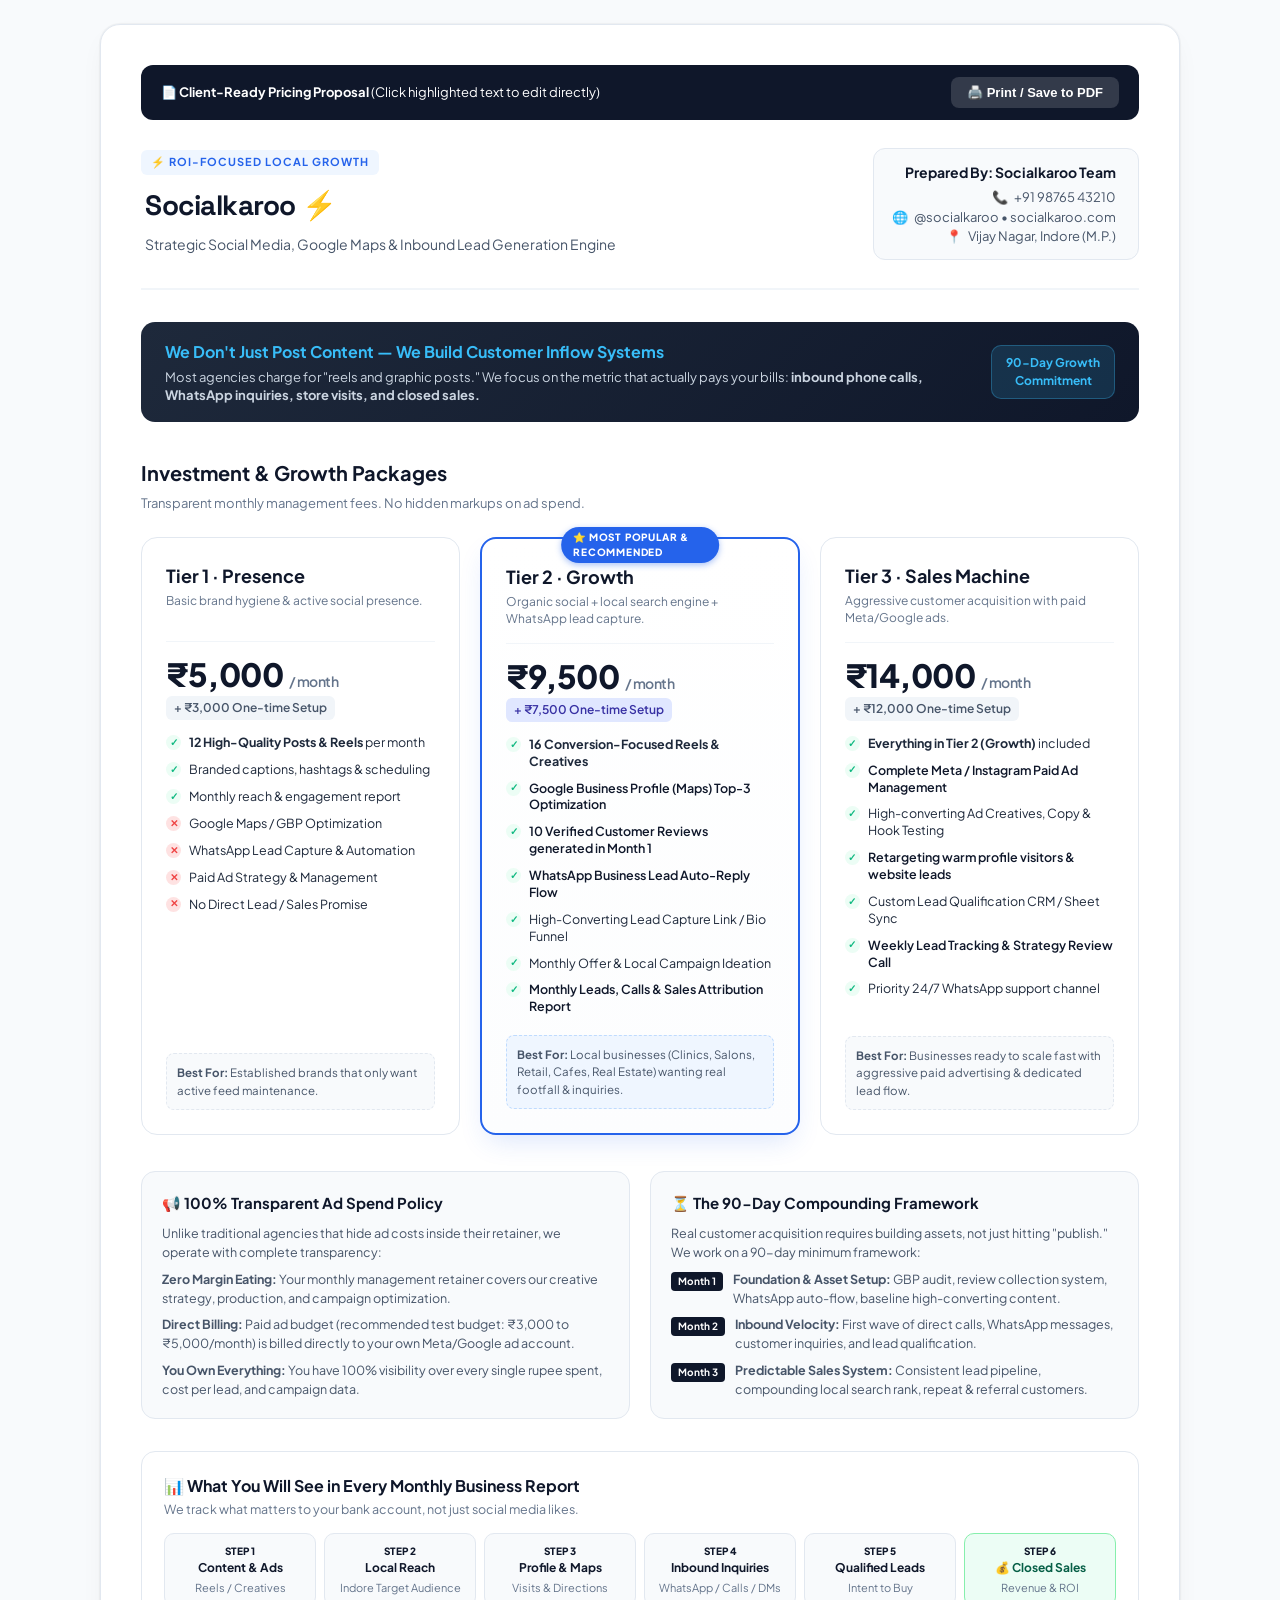
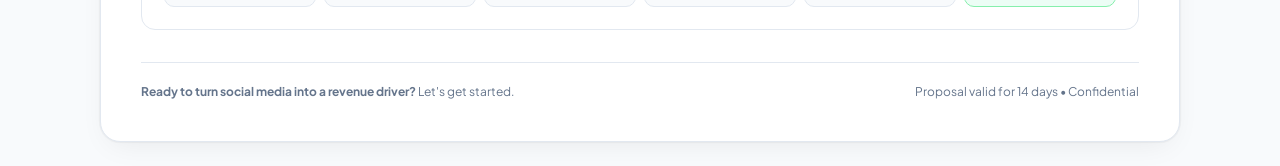
==== pricing-onepager.html @ 709b4f8e "Build Socialkaroo agency website with lead engine, ROI calculator, and pricing packages Co-authored-" ====
<!DOCTYPE html>
<html lang="en">
<head>
  <meta charset="UTF-8">
  <meta name="viewport" content="width=device-width, initial-scale=1.0">
  <title>Growth & Lead Generation Plans — Socialkaroo ⚡</title>
  <link rel="preconnect" href="https://fonts.googleapis.com">
  <link rel="preconnect" href="https://fonts.gstatic.com" crossorigin>
  <link href="https://fonts.googleapis.com/css2?family=Plus+Jakarta+Sans:wght@400;500;600;700;800&family=Space+Grotesk:wght@600;700&display=swap" rel="stylesheet">
  <style>
    :root {
      --primary: #2563eb;
      --primary-dark: #1d4ed8;
      --primary-light: #eff6ff;
      --accent: #10b981;
      --accent-light: #ecfdf5;
      --dark: #0f172a;
      --slate-800: #1e293b;
      --slate-600: #475569;
      --slate-500: #64748b;
      --slate-200: #e2e8f0;
      --slate-100: #f1f5f9;
      --slate-50: #f8fafc;
      --white: #ffffff;
      --card-border: #e2e8f0;
      --highlight: #f59e0b;
    }

    * {
      box-sizing: border-box;
      margin: 0;
      padding: 0;
    }

    body {
      font-family: 'Plus Jakarta Sans', -apple-system, BlinkMacSystemFont, sans-serif;
      background-color: #f8fafc;
      color: var(--dark);
      line-height: 1.5;
      padding: 24px;
      -webkit-font-smoothing: antialiased;
    }

    .container {
      max-width: 1080px;
      margin: 0 auto;
      background: var(--white);
      border-radius: 20px;
      box-shadow: 0 10px 30px -10px rgba(0, 0, 0, 0.08), 0 0 1px 1px rgba(0, 0, 0, 0.04);
      padding: 40px;
      border: 1px solid var(--slate-200);
    }

    /* Action bar for easy printing & customization */
    .action-bar {
      display: flex;
      justify-content: space-between;
      align-items: center;
      background: var(--slate-900, #0f172a);
      color: white;
      padding: 12px 20px;
      border-radius: 12px;
      margin-bottom: 28px;
      font-size: 13px;
    }

    .action-bar-left {
      display: flex;
      align-items: center;
      gap: 10px;
    }

    .action-btn {
      background: var(--primary);
      color: white;
      border: none;
      padding: 8px 16px;
      border-radius: 8px;
      font-weight: 600;
      font-size: 13px;
      cursor: pointer;
      transition: all 0.2s ease;
      display: inline-flex;
      align-items: center;
      gap: 6px;
    }

    .action-btn:hover {
      background: var(--primary-dark);
      transform: translateY(-1px);
    }

    .action-btn.secondary {
      background: rgba(255, 255, 255, 0.15);
      color: #fff;
    }
    .action-btn.secondary:hover {
      background: rgba(255, 255, 255, 0.25);
    }

    /* Header */
    header {
      display: flex;
      justify-content: space-between;
      align-items: flex-start;
      padding-bottom: 28px;
      border-bottom: 2px solid var(--slate-100);
      margin-bottom: 32px;
    }

    .brand-section {
      max-width: 600px;
    }

    .agency-tag {
      display: inline-flex;
      align-items: center;
      gap: 6px;
      font-size: 11px;
      font-weight: 700;
      text-transform: uppercase;
      letter-spacing: 1px;
      color: var(--primary);
      background: var(--primary-light);
      padding: 4px 10px;
      border-radius: 6px;
      margin-bottom: 8px;
    }

    .agency-title {
      font-family: 'Space Grotesk', sans-serif;
      font-size: 28px;
      font-weight: 700;
      color: var(--dark);
      letter-spacing: -0.5px;
      margin-bottom: 6px;
    }

    .agency-subtitle {
      font-size: 14px;
      color: var(--slate-600);
    }

    .contact-card {
      text-align: right;
      font-size: 13px;
      color: var(--slate-600);
      background: var(--slate-50);
      padding: 12px 18px;
      border-radius: 12px;
      border: 1px solid var(--slate-200);
    }

    .contact-card strong {
      color: var(--dark);
      display: block;
      font-size: 14px;
      margin-bottom: 4px;
    }

    /* Core Philosophy Callout */
    .value-banner {
      background: linear-gradient(135deg, #1e293b 0%, #0f172a 100%);
      color: white;
      padding: 18px 24px;
      border-radius: 14px;
      margin-bottom: 36px;
      display: flex;
      align-items: center;
      justify-content: space-between;
      gap: 20px;
    }

    .value-banner h3 {
      font-size: 16px;
      font-weight: 700;
      margin-bottom: 4px;
      color: #38bdf8;
    }

    .value-banner p {
      font-size: 13px;
      color: #cbd5e1;
      line-height: 1.4;
    }

    .value-badge {
      background: rgba(56, 189, 248, 0.15);
      border: 1px solid rgba(56, 189, 248, 0.3);
      color: #38bdf8;
      padding: 8px 14px;
      border-radius: 10px;
      font-size: 12px;
      font-weight: 700;
      white-space: nowrap;
      text-align: center;
    }

    /* Pricing Grid */
    .section-title {
      font-size: 20px;
      font-weight: 700;
      color: var(--dark);
      margin-bottom: 6px;
      display: flex;
      align-items: center;
      gap: 8px;
    }

    .section-desc {
      font-size: 13px;
      color: var(--slate-500);
      margin-bottom: 24px;
    }

    .pricing-grid {
      display: grid;
      grid-template-columns: repeat(3, 1fr);
      gap: 20px;
      margin-bottom: 36px;
    }

    .pricing-card {
      background: var(--white);
      border: 1.5px solid var(--slate-200);
      border-radius: 16px;
      padding: 24px;
      display: flex;
      flex-direction: column;
      position: relative;
      transition: all 0.2s ease;
    }

    .pricing-card.popular {
      border: 2px solid var(--primary);
      box-shadow: 0 12px 28px -8px rgba(37, 99, 235, 0.18);
      background: linear-gradient(180deg, #ffffff 0%, #fcfdfe 100%);
    }

    .popular-badge {
      position: absolute;
      top: -12px;
      left: 50%;
      transform: translateX(-50%);
      background: var(--primary);
      color: white;
      font-size: 10px;
      font-weight: 800;
      text-transform: uppercase;
      letter-spacing: 0.8px;
      padding: 3px 12px;
      border-radius: 20px;
      box-shadow: 0 2px 6px rgba(37, 99, 235, 0.4);
    }

    .tier-header {
      margin-bottom: 16px;
      padding-bottom: 16px;
      border-bottom: 1px solid var(--slate-100);
    }

    .tier-name {
      font-size: 18px;
      font-weight: 700;
      color: var(--dark);
      margin-bottom: 4px;
    }

    .tier-tagline {
      font-size: 12px;
      color: var(--slate-500);
      min-height: 32px;
      line-height: 1.35;
    }

    .price-block {
      margin-bottom: 14px;
    }

    .price-main {
      font-size: 32px;
      font-weight: 800;
      color: var(--dark);
      letter-spacing: -0.5px;
      line-height: 1;
    }

    .price-main span {
      font-size: 14px;
      font-weight: 600;
      color: var(--slate-500);
    }

    .setup-fee {
      display: inline-block;
      margin-top: 6px;
      font-size: 12px;
      font-weight: 600;
      color: var(--slate-600);
      background: var(--slate-100);
      padding: 3px 8px;
      border-radius: 6px;
    }

    .features-list {
      list-style: none;
      margin-bottom: 20px;
      flex-grow: 1;
      display: flex;
      flex-direction: column;
      gap: 10px;
    }

    .features-list li {
      font-size: 12.5px;
      color: var(--slate-800);
      display: flex;
      align-items: flex-start;
      gap: 8px;
      line-height: 1.35;
    }

    .features-list li .icon {
      flex-shrink: 0;
      margin-top: 1px;
      width: 15px;
      height: 15px;
      border-radius: 50%;
      display: inline-flex;
      align-items: center;
      justify-content: center;
      font-size: 10px;
      font-weight: 700;
    }

    .icon-check {
      background: var(--accent-light);
      color: var(--accent);
    }

    .icon-cross {
      background: #fee2e2;
      color: #ef4444;
    }

    .feature-highlight {
      font-weight: 600;
      color: var(--dark);
    }

    .tier-best-for {
      font-size: 11.5px;
      background: var(--slate-50);
      padding: 10px;
      border-radius: 8px;
      border: 1px dashed var(--slate-200);
      color: var(--slate-600);
      margin-top: auto;
    }

    /* Details Grid: Ad spend & Timeline */
    .two-col-grid {
      display: grid;
      grid-template-columns: 1fr 1fr;
      gap: 20px;
      margin-bottom: 32px;
    }

    .info-card {
      background: var(--slate-50);
      border: 1px solid var(--slate-200);
      border-radius: 14px;
      padding: 20px;
    }

    .info-card h4 {
      font-size: 15px;
      font-weight: 700;
      color: var(--dark);
      margin-bottom: 10px;
      display: flex;
      align-items: center;
      gap: 8px;
    }

    .info-card p, .info-card li {
      font-size: 12.5px;
      color: var(--slate-600);
      line-height: 1.5;
    }

    .info-card ul {
      list-style-type: none;
      display: flex;
      flex-direction: column;
      gap: 8px;
      margin-top: 8px;
    }

    .timeline-step {
      display: flex;
      gap: 10px;
      align-items: flex-start;
    }

    .step-badge {
      background: var(--dark);
      color: white;
      font-size: 10px;
      font-weight: 700;
      padding: 2px 7px;
      border-radius: 4px;
      flex-shrink: 0;
      margin-top: 2px;
    }

    /* Reporting Framework */
    .reporting-funnel {
      background: var(--white);
      border: 1px solid var(--slate-200);
      border-radius: 14px;
      padding: 22px;
      margin-bottom: 32px;
    }

    .funnel-steps {
      display: grid;
      grid-template-columns: repeat(6, 1fr);
      gap: 8px;
      margin-top: 14px;
      position: relative;
    }

    .funnel-step {
      background: var(--slate-50);
      border: 1px solid var(--slate-200);
      border-radius: 10px;
      padding: 10px 8px;
      text-align: center;
      transition: all 0.2s;
    }

    .funnel-step:last-child {
      background: var(--accent-light);
      border-color: #86efac;
    }

    .funnel-step .num {
      font-size: 10px;
      font-weight: 800;
      color: var(--slate-400);
      margin-bottom: 2px;
      text-transform: uppercase;
    }

    .funnel-step .title {
      font-size: 12px;
      font-weight: 700;
      color: var(--dark);
      line-height: 1.2;
    }

    .funnel-step:last-child .title {
      color: #065f46;
    }

    .funnel-step .metric {
      font-size: 11px;
      color: var(--slate-500);
      margin-top: 4px;
    }

    /* Footer / Terms */
    footer {
      border-top: 1px solid var(--slate-200);
      padding-top: 20px;
      display: flex;
      justify-content: space-between;
      align-items: center;
      font-size: 12px;
      color: var(--slate-500);
    }

    .editable {
      outline: none;
      border-radius: 4px;
      padding: 1px 4px;
      transition: background 0.2s;
    }
    .editable:hover, .editable:focus {
      background: #fef08a;
    }

    /* Print Optimization */
    @media print {
      body {
        padding: 0;
        background: white;
      }
      .container {
        border: none;
        box-shadow: none;
        padding: 15px;
        max-width: 100%;
      }
      .action-bar {
        display: none !important;
      }
      .pricing-card {
        break-inside: avoid;
      }
      .two-col-grid {
        break-inside: avoid;
      }
    }

    @media (max-width: 860px) {
      .pricing-grid {
        grid-template-columns: 1fr;
      }
      .two-col-grid {
        grid-template-columns: 1fr;
      }
      .funnel-steps {
        grid-template-columns: repeat(3, 1fr);
      }
      header {
        flex-direction: column;
        gap: 16px;
      }
      .contact-card {
        text-align: left;
        width: 100%;
      }
    }
  </style>
</head>
<body>

  <div class="container">
    <!-- Top Bar with Quick Print / Edit Guide -->
    <div class="action-bar">
      <div class="action-bar-left">
        <span>📄 <strong>Client-Ready Pricing Proposal</strong> (Click highlighted text to edit directly)</span>
      </div>
      <div style="display: flex; gap: 8px;">
        <button class="action-btn secondary" onclick="window.print()">🖨️ Print / Save to PDF</button>
      </div>
    </div>

    <!-- Header -->
    <header>
      <div class="brand-section">
        <div class="agency-tag">⚡ ROI-Focused Local Growth</div>
        <h1 class="agency-title editable" contenteditable="true">Socialkaroo ⚡</h1>
        <p class="agency-subtitle editable" contenteditable="true">Strategic Social Media, Google Maps & Inbound Lead Generation Engine</p>
      </div>
      <div class="contact-card">
        <strong class="editable" contenteditable="true">Prepared By: Socialkaroo Team</strong>
        <div>📞 <span class="editable" contenteditable="true">+91 98765 43210</span></div>
        <div>🌐 <span class="editable" contenteditable="true">@socialkaroo • socialkaroo.com</span></div>
        <div>📍 <span class="editable" contenteditable="true">Vijay Nagar, Indore (M.P.)</span></div>
      </div>
    </header>

    <!-- Core Value Statement -->
    <div class="value-banner">
      <div>
        <h3>We Don't Just Post Content — We Build Customer Inflow Systems</h3>
        <p>Most agencies charge for "reels and graphic posts." We focus on the metric that actually pays your bills: <strong>inbound phone calls, WhatsApp inquiries, store visits, and closed sales.</strong></p>
      </div>
      <div class="value-badge">
        90-Day Growth<br>Commitment
      </div>
    </div>

    <!-- Pricing Grid -->
    <div>
      <div class="section-title">Investment & Growth Packages</div>
      <p class="section-desc">Transparent monthly management fees. No hidden markups on ad spend.</p>

      <div class="pricing-grid">
        <!-- Tier 1: Presence -->
        <div class="pricing-card">
          <div class="tier-header">
            <div class="tier-name">Tier 1 · Presence</div>
            <div class="tier-tagline">Basic brand hygiene & active social presence.</div>
          </div>
          <div class="price-block">
            <div class="price-main">₹5,000 <span>/ month</span></div>
            <div class="setup-fee">+ ₹3,000 One-time Setup</div>
          </div>
          <ul class="features-list">
            <li><span class="icon icon-check">✓</span> <span><strong>12 High-Quality Posts & Reels</strong> per month</span></li>
            <li><span class="icon icon-check">✓</span> <span>Branded captions, hashtags & scheduling</span></li>
            <li><span class="icon icon-check">✓</span> <span>Monthly reach & engagement report</span></li>
            <li><span class="icon icon-cross">✕</span> <span>Google Maps / GBP Optimization</span></li>
            <li><span class="icon icon-cross">✕</span> <span>WhatsApp Lead Capture & Automation</span></li>
            <li><span class="icon icon-cross">✕</span> <span>Paid Ad Strategy & Management</span></li>
            <li><span class="icon icon-cross">✕</span> <span>No Direct Lead / Sales Promise</span></li>
          </ul>
          <div class="tier-best-for">
            <strong>Best For:</strong> Established brands that only want active feed maintenance.
          </div>
        </div>

        <!-- Tier 2: Growth (Recommended) -->
        <div class="pricing-card popular">
          <div class="popular-badge">⭐ Most Popular & Recommended</div>
          <div class="tier-header">
            <div class="tier-name">Tier 2 · Growth</div>
            <div class="tier-tagline">Organic social + local search engine + WhatsApp lead capture.</div>
          </div>
          <div class="price-block">
            <div class="price-main">₹9,500 <span>/ month</span></div>
            <div class="setup-fee" style="background: #e0e7ff; color: #3730a3;">+ ₹7,500 One-time Setup</div>
          </div>
          <ul class="features-list">
            <li><span class="icon icon-check">✓</span> <span><strong>16 Conversion-Focused Reels & Creatives</strong></span></li>
            <li><span class="icon icon-check">✓</span> <span class="feature-highlight">Google Business Profile (Maps) Top-3 Optimization</span></li>
            <li><span class="icon icon-check">✓</span> <span class="feature-highlight">10 Verified Customer Reviews generated in Month 1</span></li>
            <li><span class="icon icon-check">✓</span> <span class="feature-highlight">WhatsApp Business Lead Auto-Reply Flow</span></li>
            <li><span class="icon icon-check">✓</span> <span>High-Converting Lead Capture Link / Bio Funnel</span></li>
            <li><span class="icon icon-check">✓</span> <span>Monthly Offer & Local Campaign Ideation</span></li>
            <li><span class="icon icon-check">✓</span> <span class="feature-highlight">Monthly Leads, Calls & Sales Attribution Report</span></li>
          </ul>
          <div class="tier-best-for" style="background: #eff6ff; border-color: #bfdbfe;">
            <strong>Best For:</strong> Local businesses (Clinics, Salons, Retail, Cafes, Real Estate) wanting real footfall & inquiries.
          </div>
        </div>

        <!-- Tier 3: Sales Machine -->
        <div class="pricing-card">
          <div class="tier-header">
            <div class="tier-name">Tier 3 · Sales Machine</div>
            <div class="tier-tagline">Aggressive customer acquisition with paid Meta/Google ads.</div>
          </div>
          <div class="price-block">
            <div class="price-main">₹14,000 <span>/ month</span></div>
            <div class="setup-fee">+ ₹12,000 One-time Setup</div>
          </div>
          <ul class="features-list">
            <li><span class="icon icon-check">✓</span> <span><strong>Everything in Tier 2 (Growth)</strong> included</span></li>
            <li><span class="icon icon-check">✓</span> <span class="feature-highlight">Complete Meta / Instagram Paid Ad Management</span></li>
            <li><span class="icon icon-check">✓</span> <span>High-converting Ad Creatives, Copy & Hook Testing</span></li>
            <li><span class="icon icon-check">✓</span> <span class="feature-highlight">Retargeting warm profile visitors & website leads</span></li>
            <li><span class="icon icon-check">✓</span> <span>Custom Lead Qualification CRM / Sheet Sync</span></li>
            <li><span class="icon icon-check">✓</span> <span class="feature-highlight">Weekly Lead Tracking & Strategy Review Call</span></li>
            <li><span class="icon icon-check">✓</span> <span>Priority 24/7 WhatsApp support channel</span></li>
          </ul>
          <div class="tier-best-for">
            <strong>Best For:</strong> Businesses ready to scale fast with aggressive paid advertising & dedicated lead flow.
          </div>
        </div>
      </div>
    </div>

    <!-- Two Column Explanations -->
    <div class="two-col-grid">
      <!-- Ad Spend Policy -->
      <div class="info-card">
        <h4>📢 100% Transparent Ad Spend Policy</h4>
        <p>Unlike traditional agencies that hide ad costs inside their retainer, we operate with complete transparency:</p>
        <ul>
          <li><strong>Zero Margin Eating:</strong> Your monthly management retainer covers our creative strategy, production, and campaign optimization.</li>
          <li><strong>Direct Billing:</strong> Paid ad budget (recommended test budget: ₹3,000 to ₹5,000/month) is billed directly to your own Meta/Google ad account.</li>
          <li><strong>You Own Everything:</strong> You have 100% visibility over every single rupee spent, cost per lead, and campaign data.</li>
        </ul>
      </div>

      <!-- 90-Day Commitment -->
      <div class="info-card">
        <h4>⏳ The 90-Day Compounding Framework</h4>
        <p>Real customer acquisition requires building assets, not just hitting "publish." We work on a 90-day minimum framework:</p>
        <ul>
          <li class="timeline-step">
            <span class="step-badge">Month 1</span>
            <div><strong>Foundation & Asset Setup:</strong> GBP audit, review collection system, WhatsApp auto-flow, baseline high-converting content.</div>
          </li>
          <li class="timeline-step">
            <span class="step-badge">Month 2</span>
            <div><strong>Inbound Velocity:</strong> First wave of direct calls, WhatsApp messages, customer inquiries, and lead qualification.</div>
          </li>
          <li class="timeline-step">
            <span class="step-badge">Month 3</span>
            <div><strong>Predictable Sales System:</strong> Consistent lead pipeline, compounding local search rank, repeat & referral customers.</div>
          </li>
        </ul>
      </div>
    </div>

    <!-- Reporting Funnel -->
    <div class="reporting-funnel">
      <h4>📊 What You Will See in Every Monthly Business Report</h4>
      <p style="font-size: 12.5px; color: var(--slate-500); margin-top: 2px;">We track what matters to your bank account, not just social media likes.</p>

      <div class="funnel-steps">
        <div class="funnel-step">
          <div class="num">Step 1</div>
          <div class="title">Content & Ads</div>
          <div class="metric">Reels / Creatives</div>
        </div>
        <div class="funnel-step">
          <div class="num">Step 2</div>
          <div class="title">Local Reach</div>
          <div class="metric">Indore Target Audience</div>
        </div>
        <div class="funnel-step">
          <div class="num">Step 3</div>
          <div class="title">Profile & Maps</div>
          <div class="metric">Visits & Directions</div>
        </div>
        <div class="funnel-step">
          <div class="num">Step 4</div>
          <div class="title">Inbound Inquiries</div>
          <div class="metric">WhatsApp / Calls / DMs</div>
        </div>
        <div class="funnel-step">
          <div class="num">Step 5</div>
          <div class="title">Qualified Leads</div>
          <div class="metric">Intent to Buy</div>
        </div>
        <div class="funnel-step">
          <div class="num">Step 6</div>
          <div class="title">💰 Closed Sales</div>
          <div class="metric">Revenue & ROI</div>
        </div>
      </div>
    </div>

    <!-- Footer -->
    <footer>
      <div>
        <strong>Ready to turn social media into a revenue driver?</strong> Let's get started.
      </div>
      <div>
        <span>Proposal valid for 14 days • Confidential</span>
      </div>
    </footer>
  </div>

</body>
</html>
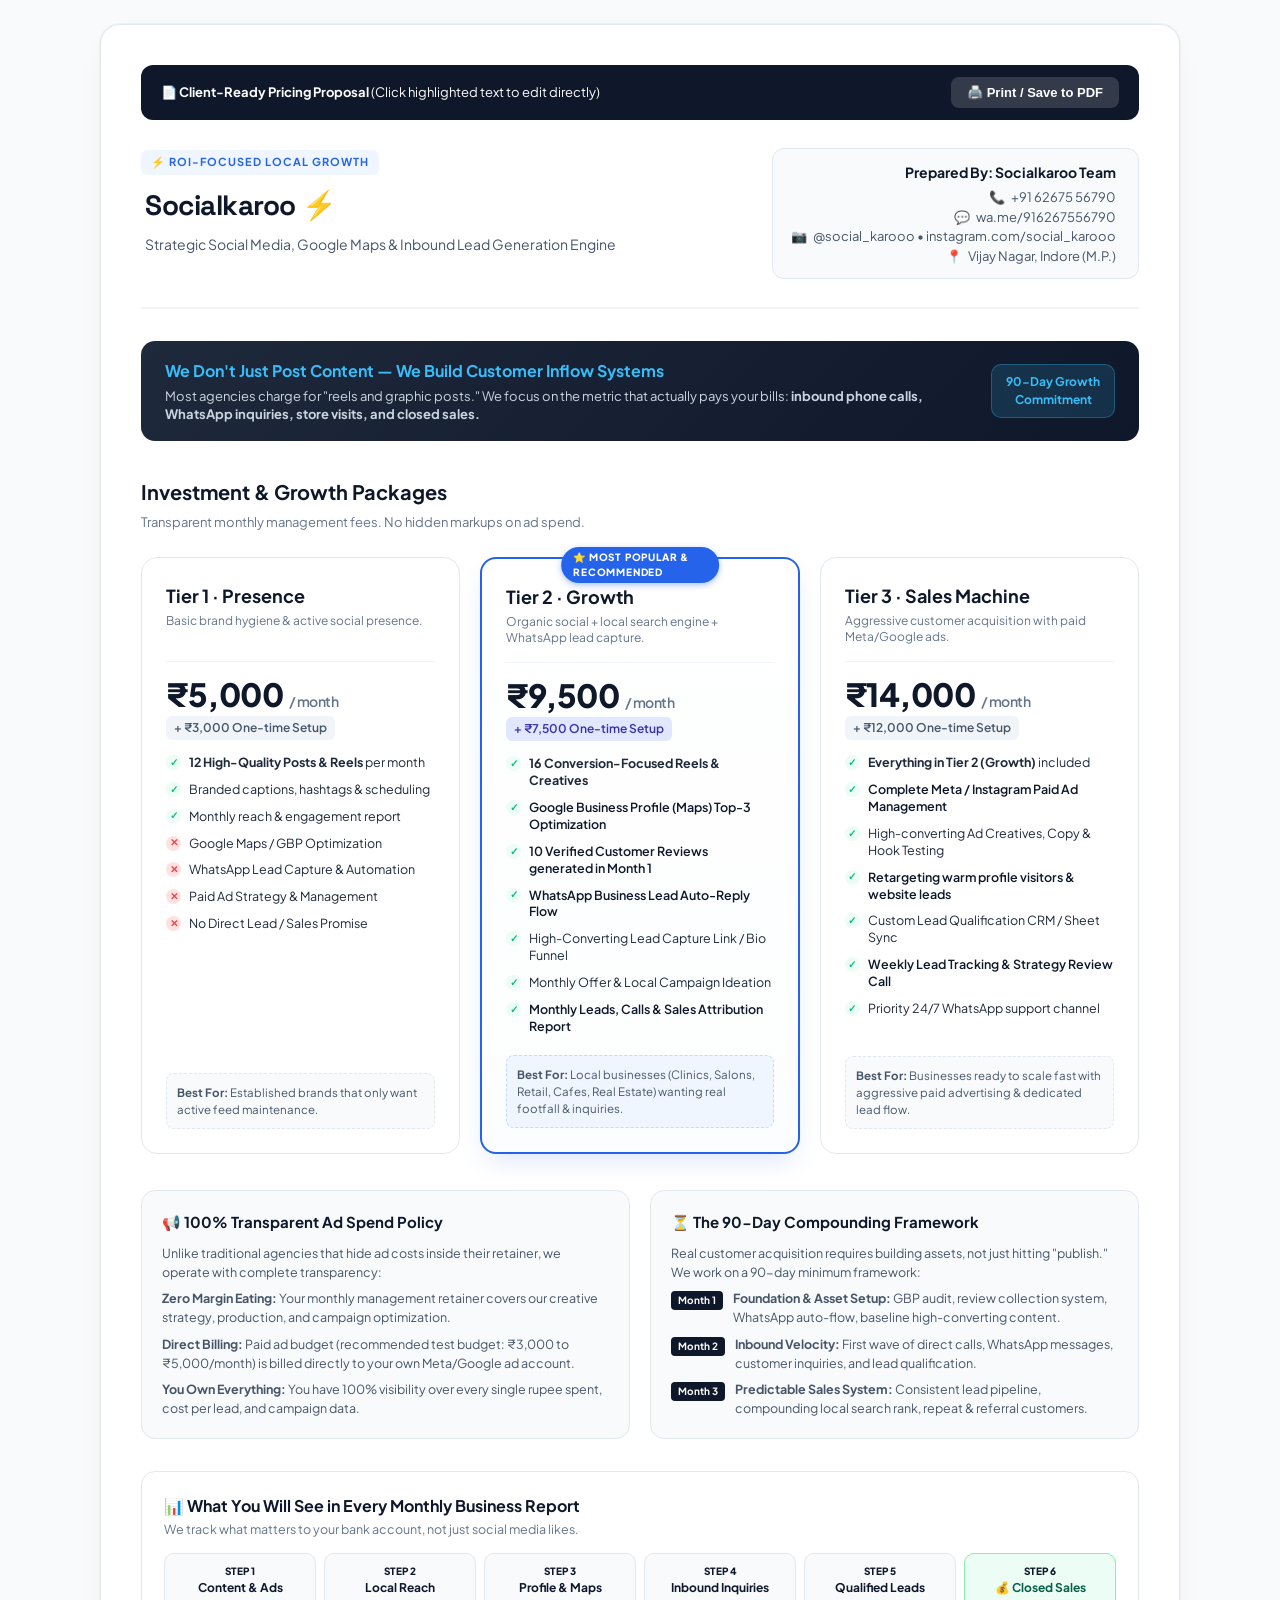
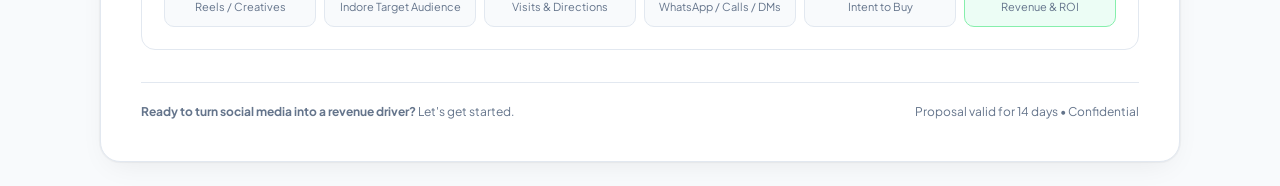
==== commit 043374b0: "Socialkaroo agency: booking engine, 3D engine, lead funnel, correct contact details - Fix WhatsApp n" ====
--- a/pricing-onepager.html
+++ b/pricing-onepager.html
@@ -557,8 +557,9 @@
       </div>
       <div class="contact-card">
         <strong class="editable" contenteditable="true">Prepared By: Socialkaroo Team</strong>
-        <div>📞 <span class="editable" contenteditable="true">+91 98765 43210</span></div>
-        <div>🌐 <span class="editable" contenteditable="true">@socialkaroo • socialkaroo.com</span></div>
+        <div>📞 <span class="editable" contenteditable="true">+91 62675 56790</span></div>
+        <div>💬 <span class="editable" contenteditable="true">wa.me/916267556790</span></div>
+        <div>📷 <span class="editable" contenteditable="true">@social_karooo • instagram.com/social_karooo</span></div>
         <div>📍 <span class="editable" contenteditable="true">Vijay Nagar, Indore (M.P.)</span></div>
       </div>
     </header>
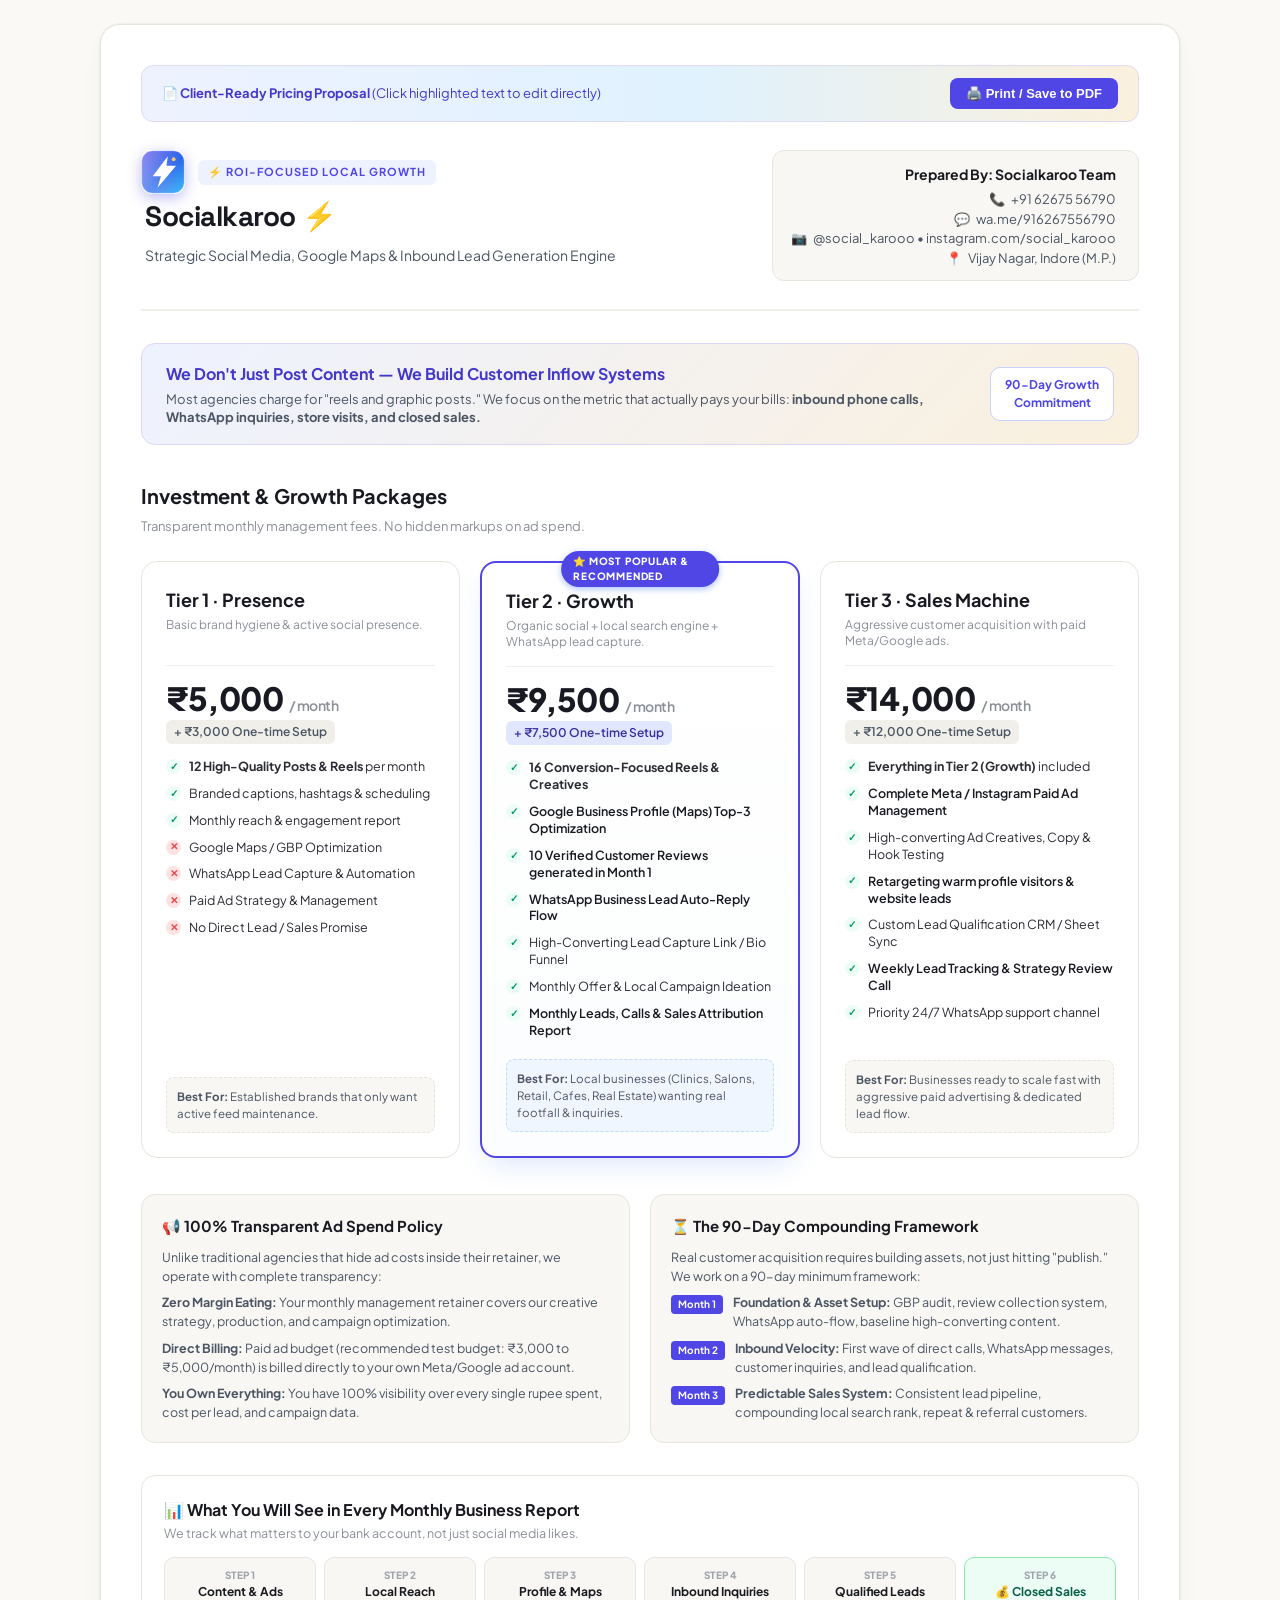
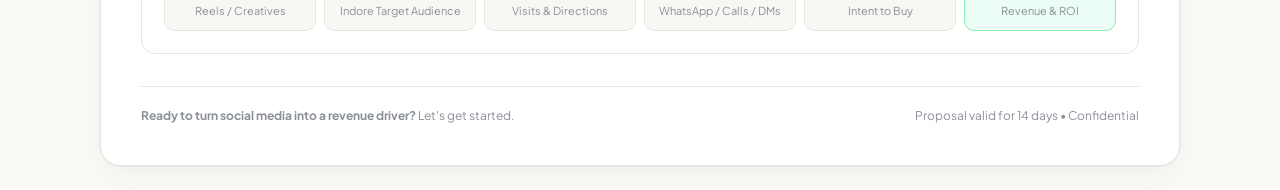
==== commit afaf4597: "Light premium redesign + Socialkaroo logo across site - Convert theme to light & aesthetic premium p" ====
--- a/pricing-onepager.html
+++ b/pricing-onepager.html
@@ -4,26 +4,30 @@
   <meta charset="UTF-8">
   <meta name="viewport" content="width=device-width, initial-scale=1.0">
   <title>Growth & Lead Generation Plans — Socialkaroo ⚡</title>
+  <link rel="icon" type="image/svg+xml" href="favicon.svg">
   <link rel="preconnect" href="https://fonts.googleapis.com">
   <link rel="preconnect" href="https://fonts.gstatic.com" crossorigin>
   <link href="https://fonts.googleapis.com/css2?family=Plus+Jakarta+Sans:wght@400;500;600;700;800&family=Space+Grotesk:wght@600;700&display=swap" rel="stylesheet">
   <style>
     :root {
-      --primary: #2563eb;
-      --primary-dark: #1d4ed8;
-      --primary-light: #eff6ff;
-      --accent: #10b981;
+      --primary: #4f46e5;
+      --primary-dark: #4338ca;
+      --primary-light: #eef2ff;
+      --accent: #059669;
       --accent-light: #ecfdf5;
-      --dark: #0f172a;
-      --slate-800: #1e293b;
-      --slate-600: #475569;
-      --slate-500: #64748b;
-      --slate-200: #e2e8f0;
-      --slate-100: #f1f5f9;
-      --slate-50: #f8fafc;
+      --gold: #c9a24b;
+      --gold-light: #f7f0e0;
+      --dark: #191a21;
+      --slate-800: #2b2c34;
+      --slate-600: #4b5563;
+      --slate-500: #8b8f98;
+      --slate-400: #a1a5ad;
+      --slate-200: #e8e5de;
+      --slate-100: #f1efe9;
+      --slate-50: #f8f7f4;
       --white: #ffffff;
-      --card-border: #e2e8f0;
-      --highlight: #f59e0b;
+      --card-border: #e8e5de;
+      --highlight: #c9a24b;
     }
 
     * {
@@ -34,7 +38,7 @@
 
     body {
       font-family: 'Plus Jakarta Sans', -apple-system, BlinkMacSystemFont, sans-serif;
-      background-color: #f8fafc;
+      background-color: #faf9f6;
       color: var(--dark);
       line-height: 1.5;
       padding: 24px;
@@ -56,8 +60,9 @@
       display: flex;
       justify-content: space-between;
       align-items: center;
-      background: var(--slate-900, #0f172a);
-      color: white;
+      background: linear-gradient(90deg, #eef2ff 0%, #e0f2fe 55%, #faf0dd 100%);
+      color: #4338ca;
+      border: 1px solid #e0dbf4;
       padding: 12px 20px;
       border-radius: 12px;
       margin-bottom: 28px;
@@ -91,11 +96,11 @@
     }
 
     .action-btn.secondary {
-      background: rgba(255, 255, 255, 0.15);
+      background: var(--primary);
       color: #fff;
     }
     .action-btn.secondary:hover {
-      background: rgba(255, 255, 255, 0.25);
+      background: var(--primary-dark);
     }
 
     /* Header */
@@ -160,8 +165,9 @@
 
     /* Core Philosophy Callout */
     .value-banner {
-      background: linear-gradient(135deg, #1e293b 0%, #0f172a 100%);
-      color: white;
+      background: linear-gradient(135deg, #eef2ff 0%, #faf0dd 100%);
+      border: 1px solid #ddd6f7;
+      color: var(--dark);
       padding: 18px 24px;
       border-radius: 14px;
       margin-bottom: 36px;
@@ -175,19 +181,19 @@
       font-size: 16px;
       font-weight: 700;
       margin-bottom: 4px;
-      color: #38bdf8;
+      color: var(--primary-dark);
     }
 
     .value-banner p {
       font-size: 13px;
-      color: #cbd5e1;
+      color: var(--slate-600);
       line-height: 1.4;
     }
 
     .value-badge {
-      background: rgba(56, 189, 248, 0.15);
-      border: 1px solid rgba(56, 189, 248, 0.3);
-      color: #38bdf8;
+      background: var(--surface, #ffffff);
+      border: 1px solid #c7d2fe;
+      color: var(--primary);
       padding: 8px 14px;
       border-radius: 10px;
       font-size: 12px;
@@ -404,7 +410,7 @@
     }
 
     .step-badge {
-      background: var(--dark);
+      background: var(--primary);
       color: white;
       font-size: 10px;
       font-weight: 700;
@@ -412,6 +418,17 @@
       border-radius: 4px;
       flex-shrink: 0;
       margin-top: 2px;
+    }
+
+    /* Brand logo on the proposal header */
+    .brand-logo-img {
+      width: 44px;
+      height: 44px;
+      border-radius: 11px;
+      box-shadow: 0 4px 14px rgba(79, 70, 229, 0.35);
+      display: inline-block;
+      vertical-align: middle;
+      margin-right: 10px;
     }
 
     /* Reporting Framework */
@@ -551,6 +568,7 @@
     <!-- Header -->
     <header>
       <div class="brand-section">
+        <img src="logo.svg" class="brand-logo-img" alt="Socialkaroo logo" width="44" height="44">
         <div class="agency-tag">⚡ ROI-Focused Local Growth</div>
         <h1 class="agency-title editable" contenteditable="true">Socialkaroo ⚡</h1>
         <p class="agency-subtitle editable" contenteditable="true">Strategic Social Media, Google Maps & Inbound Lead Generation Engine</p>
